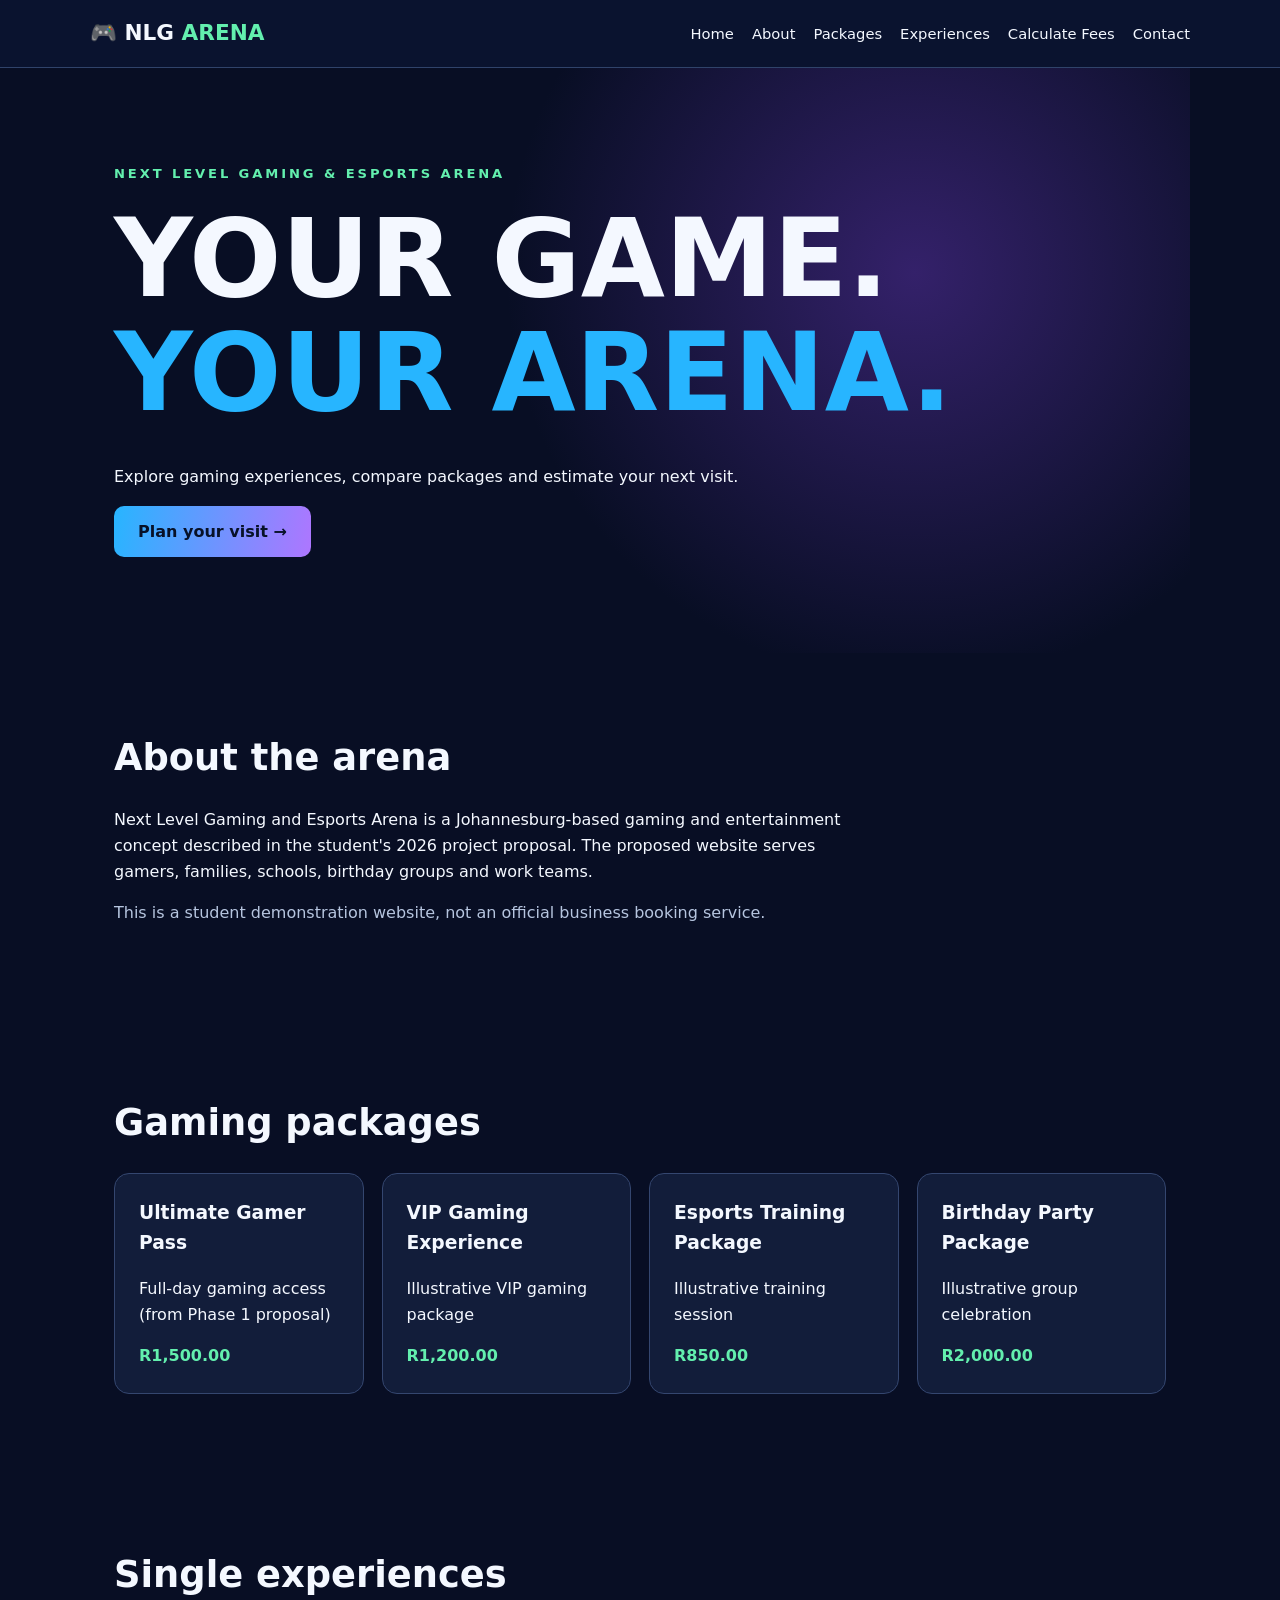
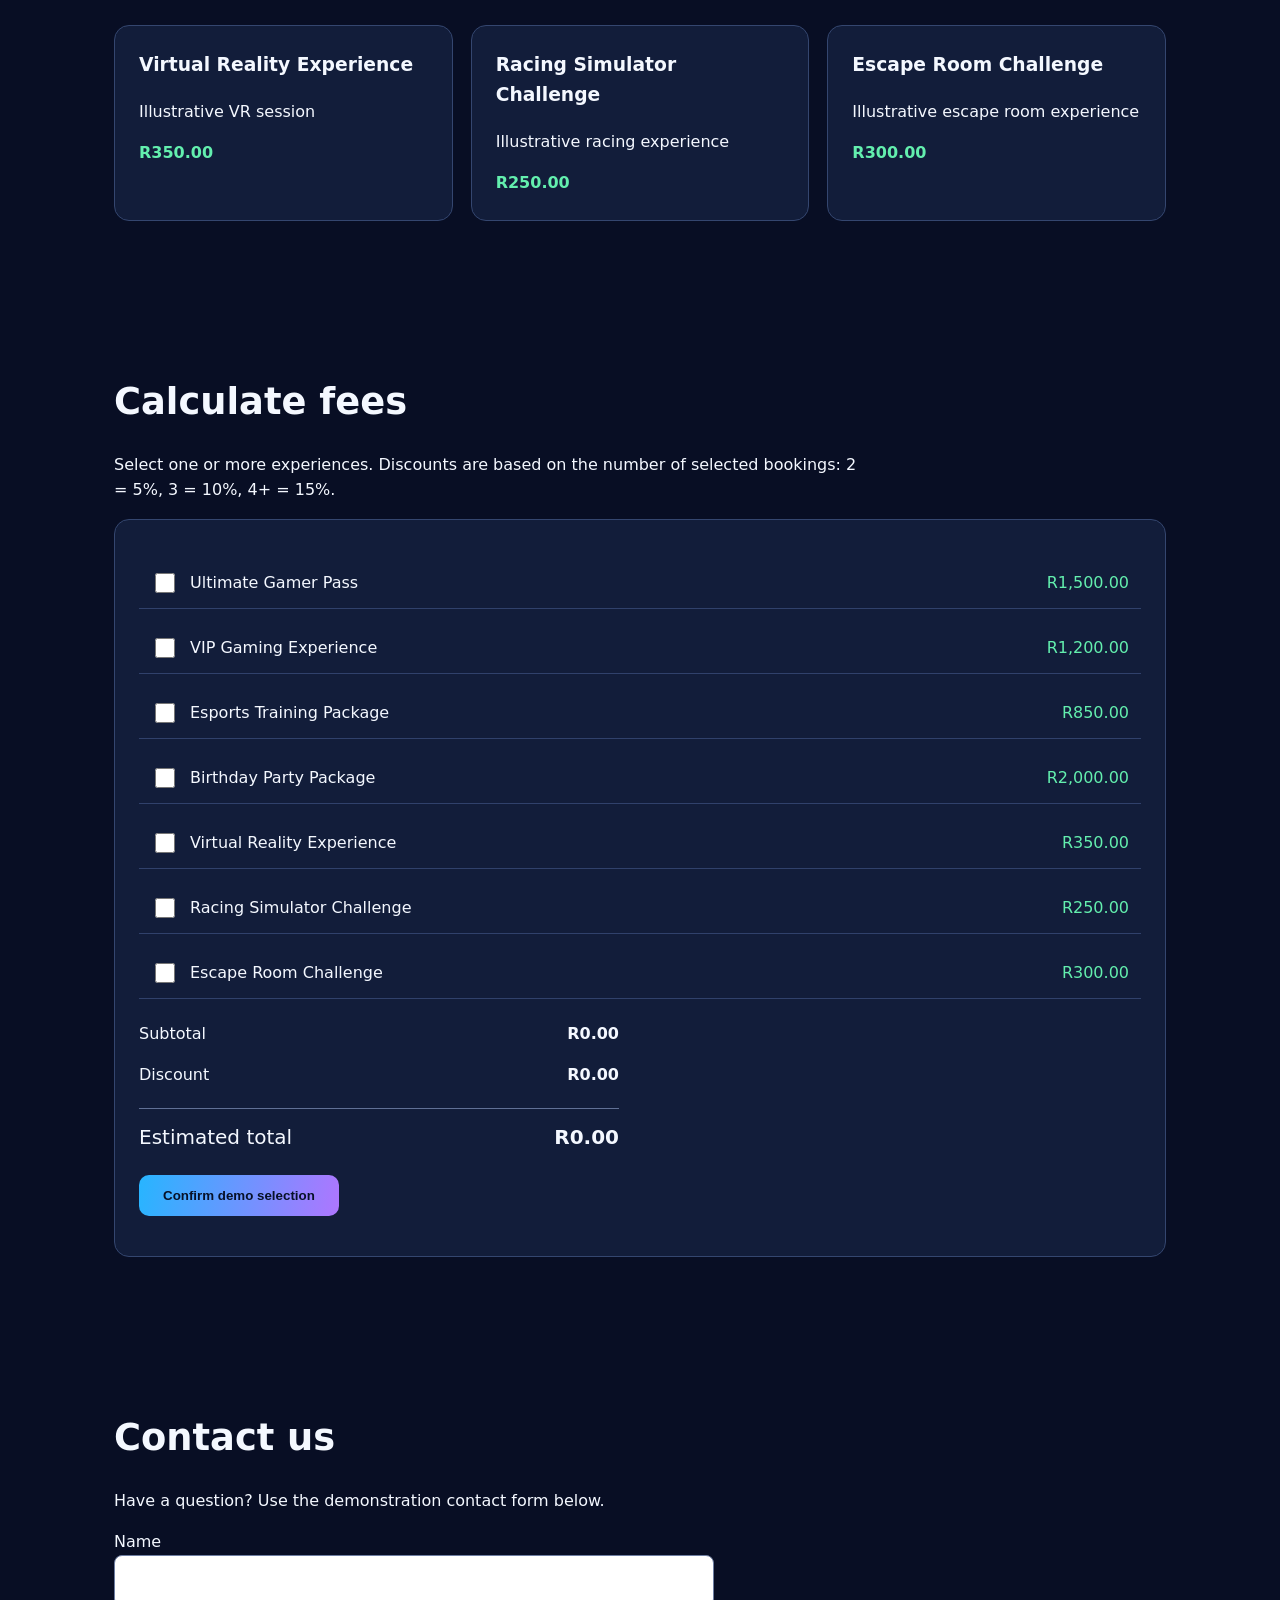
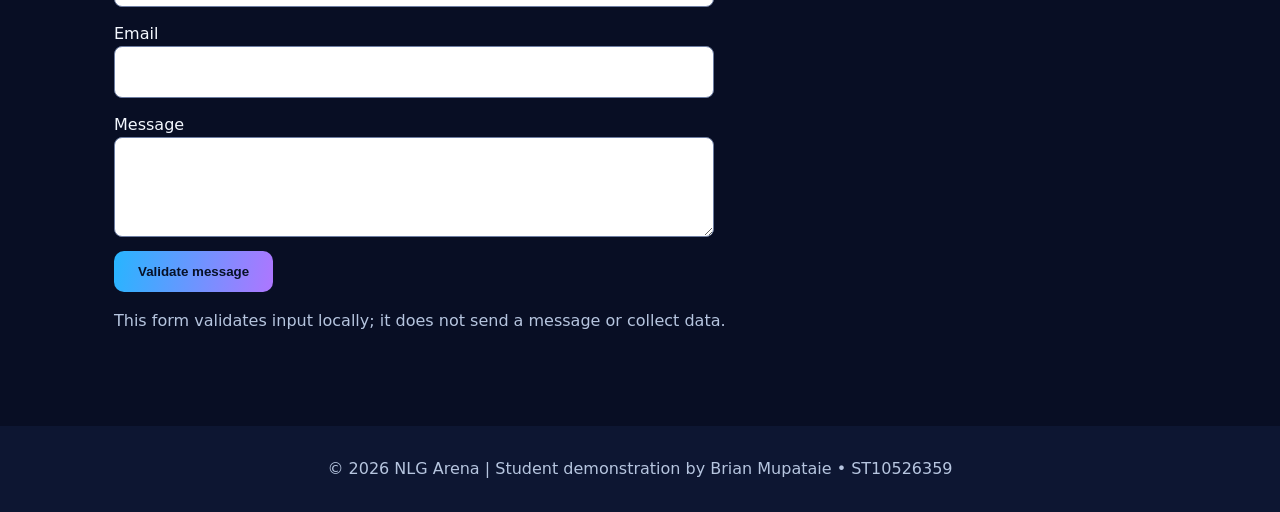
==== index.html @ 78d8f2e9 "Add files via upload" ====
<!doctype html><html lang="en"><head><meta charset="utf-8"><meta name="viewport" content="width=device-width,initial-scale=1"><meta name="description" content="Next Level Gaming and Esports Arena demo website"><title>Next Level Gaming | Esports Arena</title><link rel="stylesheet" href="style.css"></head><body><header><a class="logo" href="#home">🎮 NLG <span>ARENA</span></a><button id="menu" aria-label="Toggle navigation" aria-expanded="false">☰</button><nav id="nav"><a href="#home">Home</a><a href="#about">About</a><a href="#packages">Packages</a><a href="#experiences">Experiences</a><a href="#booking">Calculate Fees</a><a href="#contact">Contact</a></nav></header><main><section id="home" class="hero"><div class="tag">NEXT LEVEL GAMING & ESPORTS ARENA</div><h1>YOUR GAME.<br><em>YOUR ARENA.</em></h1><p>Explore gaming experiences, compare packages and estimate your next visit.</p><a class="btn" href="#booking">Plan your visit →</a></section><section id="about"><h2>About the arena</h2><p>Next Level Gaming and Esports Arena is a Johannesburg-based gaming and entertainment concept described in the student's 2026 project proposal. The proposed website serves gamers, families, schools, birthday groups and work teams.</p><p class="muted">This is a student demonstration website, not an official business booking service.</p></section><section id="packages"><h2>Gaming packages</h2><div class="grid" id="packageCards"></div></section><section id="experiences"><h2>Single experiences</h2><div class="grid" id="experienceCards"></div></section><section id="booking"><h2>Calculate fees</h2><p>Select one or more experiences. Discounts are based on the number of selected bookings: 2 = 5%, 3 = 10%, 4+ = 15%.</p><div class="panel"><div id="options"></div><div class="total"><p>Subtotal <strong id="subtotal">R0.00</strong></p><p>Discount <strong id="discount">R0.00</strong></p><p class="grand">Estimated total <strong id="total">R0.00</strong></p></div><button class="btn" id="confirm">Confirm demo selection</button><p id="feedback" role="status"></p></div></section><section id="contact"><h2>Contact us</h2><p>Have a question? Use the demonstration contact form below.</p><form id="contactForm"><label>Name<input id="name" required maxlength="80"></label><label>Email<input id="email" type="email" required></label><label>Message<textarea id="message" required maxlength="1000"></textarea></label><button class="btn">Validate message</button><p id="formFeedback" role="status"></p></form><p class="muted">This form validates input locally; it does not send a message or collect data.</p></section></main><footer>© 2026 NLG Arena | Student demonstration by Brian Mupataie • ST10526359</footer><script src="script.js"></script></body></html>
---- style.css ----
:root{--bg:#080e24;--panel:#121d3a;--text:#f4f8ff;--muted:#b6c5df;--blue:#27b5ff;--purple:#ae76ff;--green:#63efae}*{box-sizing:border-box}html{scroll-behavior:smooth}body{margin:0;background:var(--bg);color:var(--text);font-family:system-ui,Segoe UI,Arial,sans-serif;line-height:1.6}header{position:sticky;top:0;z-index:5;background:#0b1430f5;border-bottom:1px solid #30436a;display:flex;align-items:center;justify-content:space-between;padding:16px max(5%,calc((100% - 1100px)/2))}.logo{font-size:1.35rem;font-weight:900;color:var(--text);text-decoration:none}.logo span{color:var(--green)}nav{display:flex;gap:18px}nav a{color:var(--text);text-decoration:none;font-size:.92rem}nav a:hover{color:var(--blue)}#menu{display:none}section{max-width:1100px;margin:auto;padding:76px 24px;scroll-margin-top:75px}.hero{min-height:65vh;display:flex;flex-direction:column;align-items:flex-start;justify-content:center;background:radial-gradient(circle at 75% 35%,#34216a 0%,transparent 45%)}.tag{letter-spacing:.22em;color:var(--green);font-weight:700;font-size:.82rem}h1{font-size:clamp(3.2rem,9vw,6.8rem);line-height:1.05;margin:18px 0}h1 em{font-style:normal;color:var(--blue)}h2{font-size:2.3rem;margin:0 0 20px}p{max-width:760px}.muted{color:var(--muted)}.btn{display:inline-block;border:0;border-radius:10px;background:linear-gradient(100deg,var(--blue),var(--purple));color:#071128;font-weight:800;padding:13px 24px;cursor:pointer;text-decoration:none}.grid{display:grid;grid-template-columns:repeat(auto-fit,minmax(225px,1fr));gap:18px}.card,.panel{border:1px solid #34466f;background:var(--panel);border-radius:15px;padding:24px}.card h3{margin-top:0}.card strong{color:var(--green)}.option{display:flex;gap:12px;padding:12px;border-bottom:1px solid #30416b;align-items:center}.option input{width:20px;height:20px}.option span{margin-left:auto;color:var(--green)}.total{max-width:480px;margin:22px 0}.total p{display:flex;justify-content:space-between}.grand{border-top:1px solid #607095;padding-top:12px;font-size:1.25rem}label{display:block;margin:14px 0}input:not([type=checkbox]),textarea{display:block;width:100%;padding:12px;border-radius:8px;border:1px solid #6d7da1;background:#fff;color:#111;font:inherit}textarea{min-height:100px}form{max-width:600px}footer{text-align:center;background:#0d1632;padding:30px;color:var(--muted)}@media(max-width:760px){#menu{display:block;background:transparent;border:1px solid #8195bd;border-radius:6px;color:#fff;font-size:1.3rem}nav{display:none;position:absolute;top:64px;left:0;right:0;background:#0b1430;flex-direction:column;padding:24px}nav.open{display:flex}section{padding:56px 20px}.hero{min-height:55vh}}
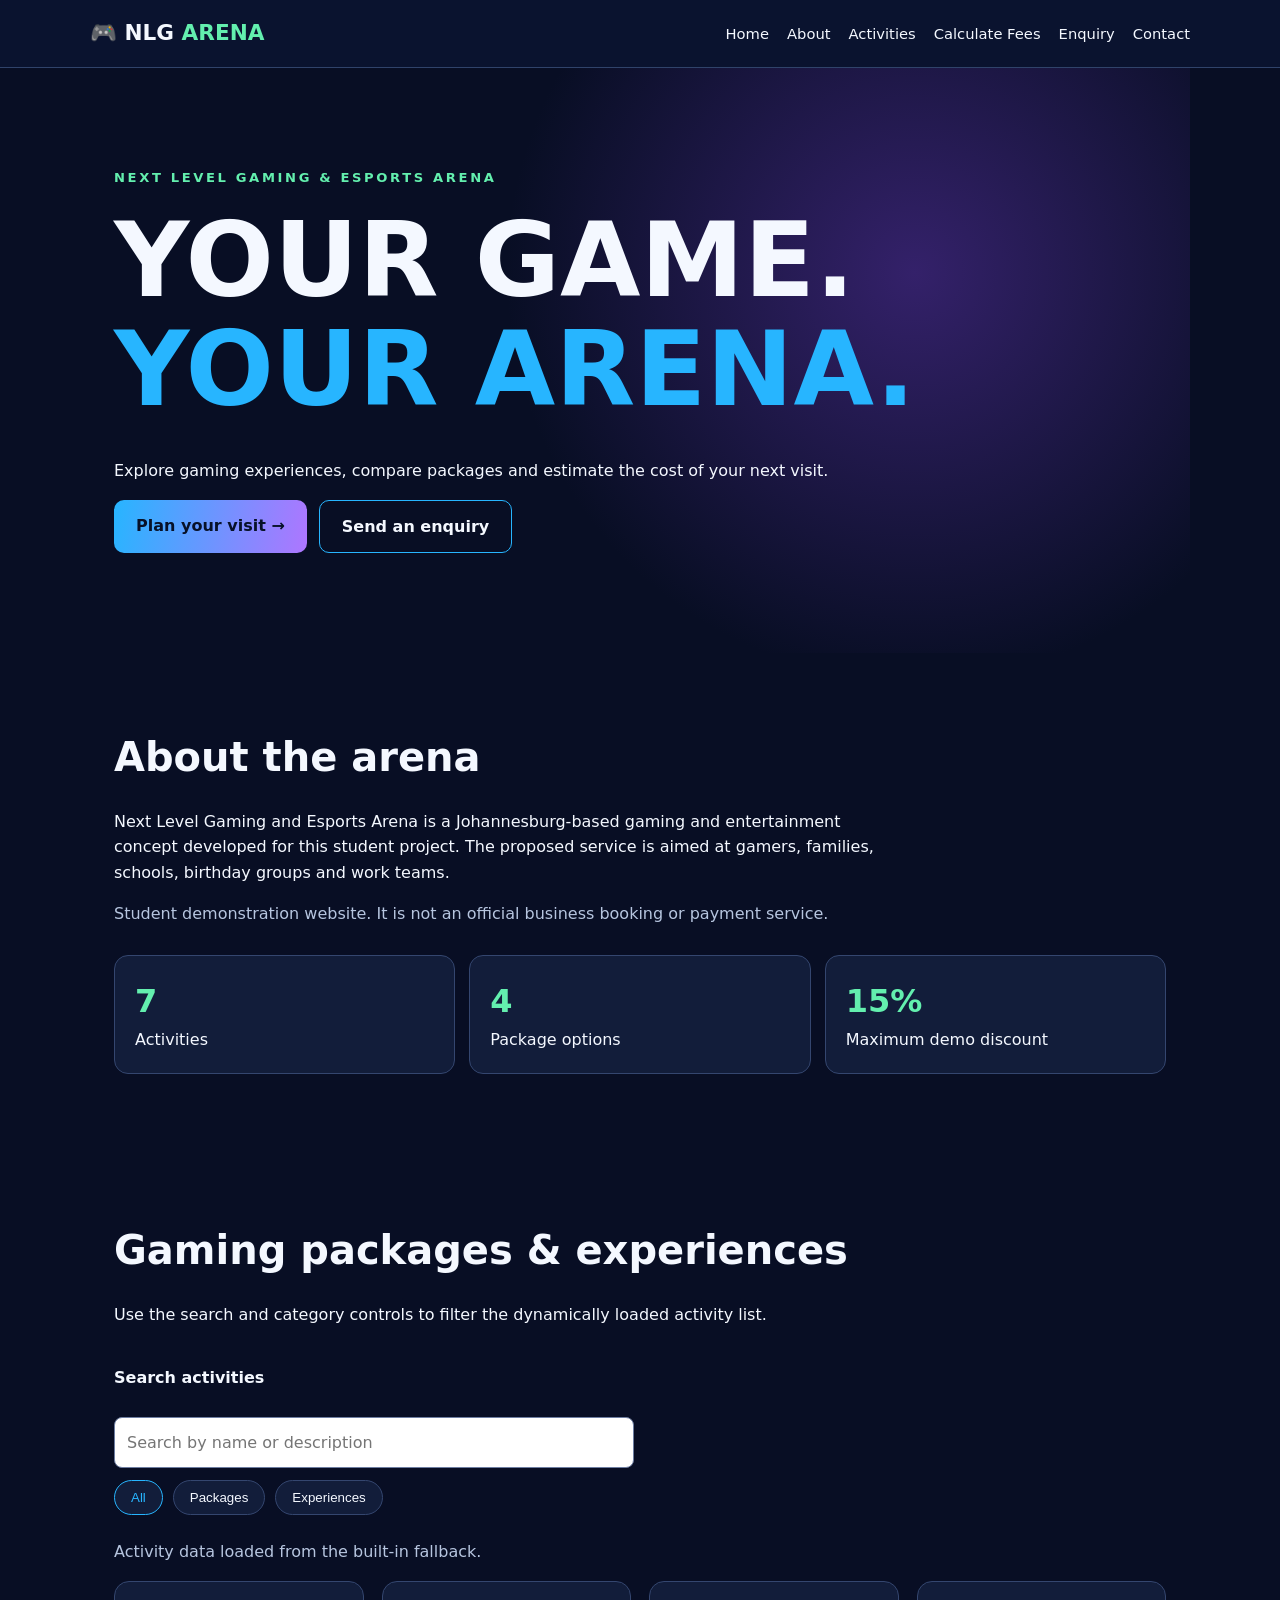
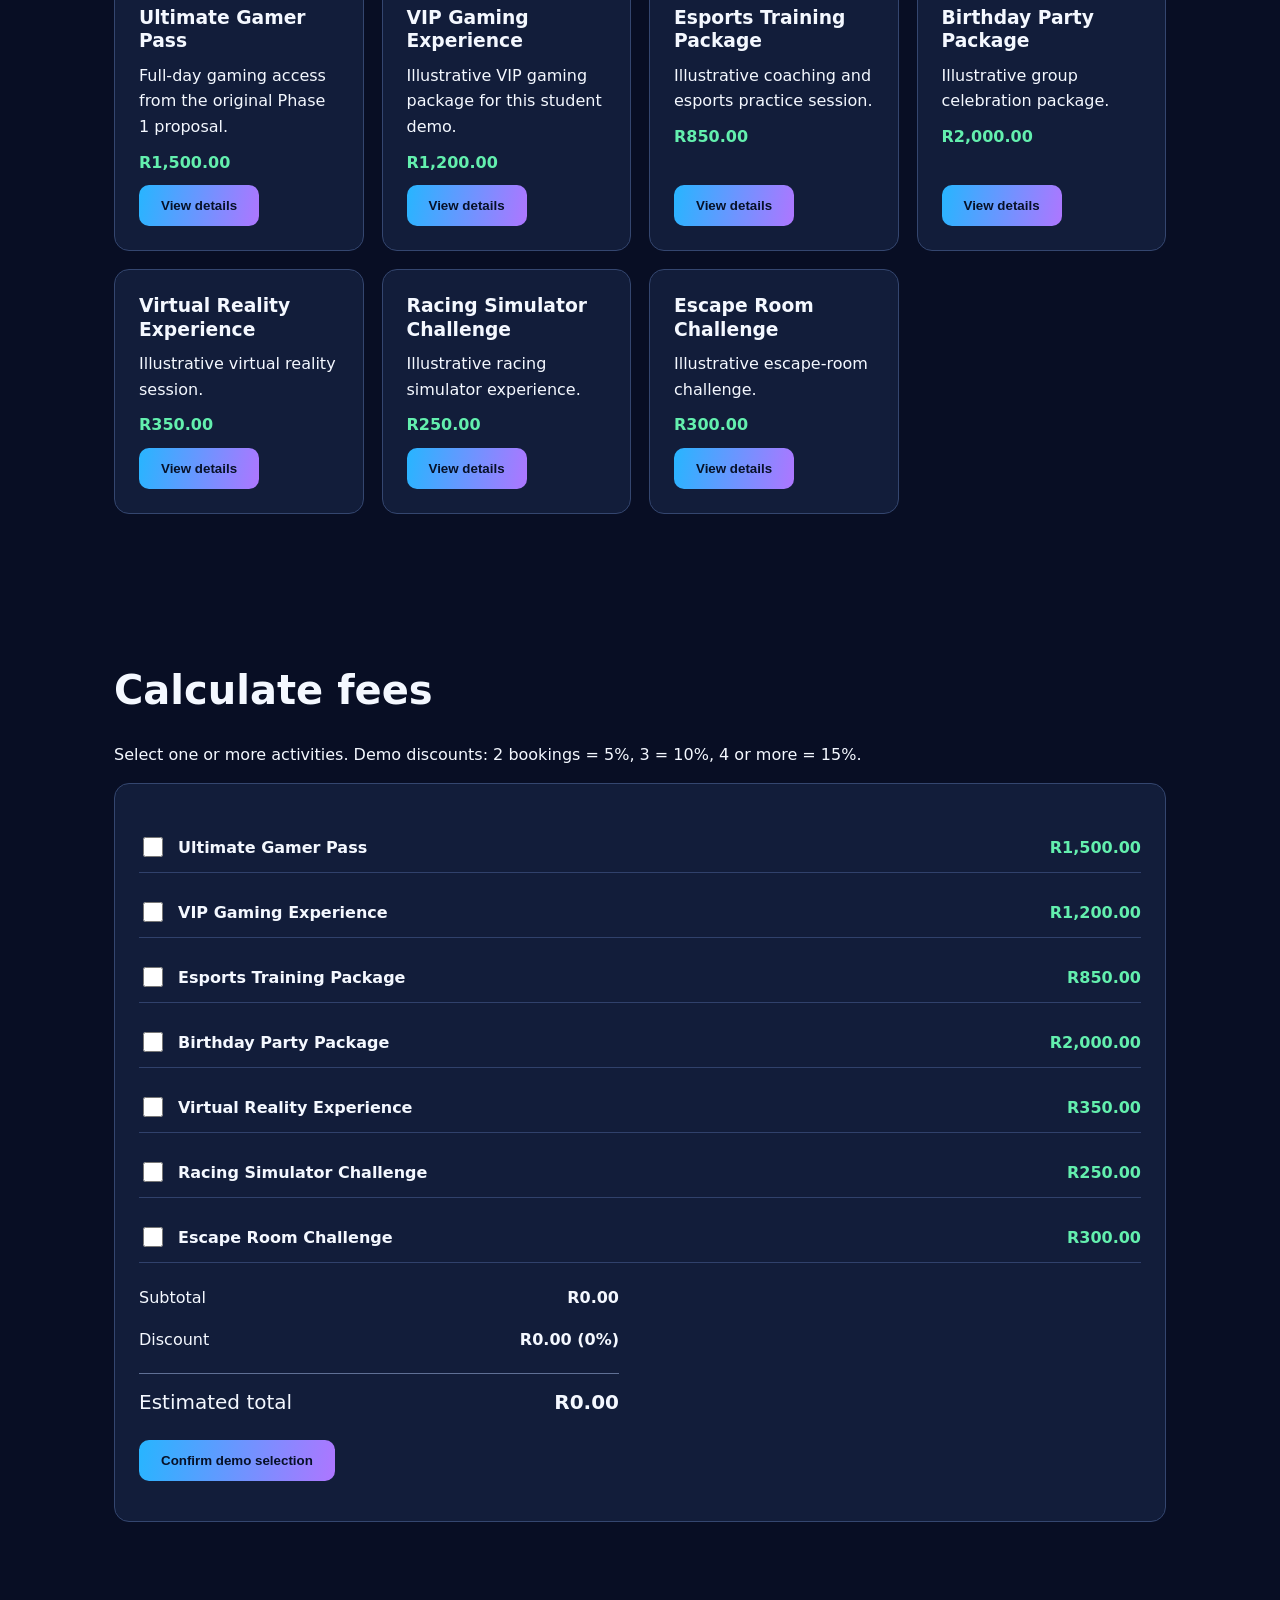
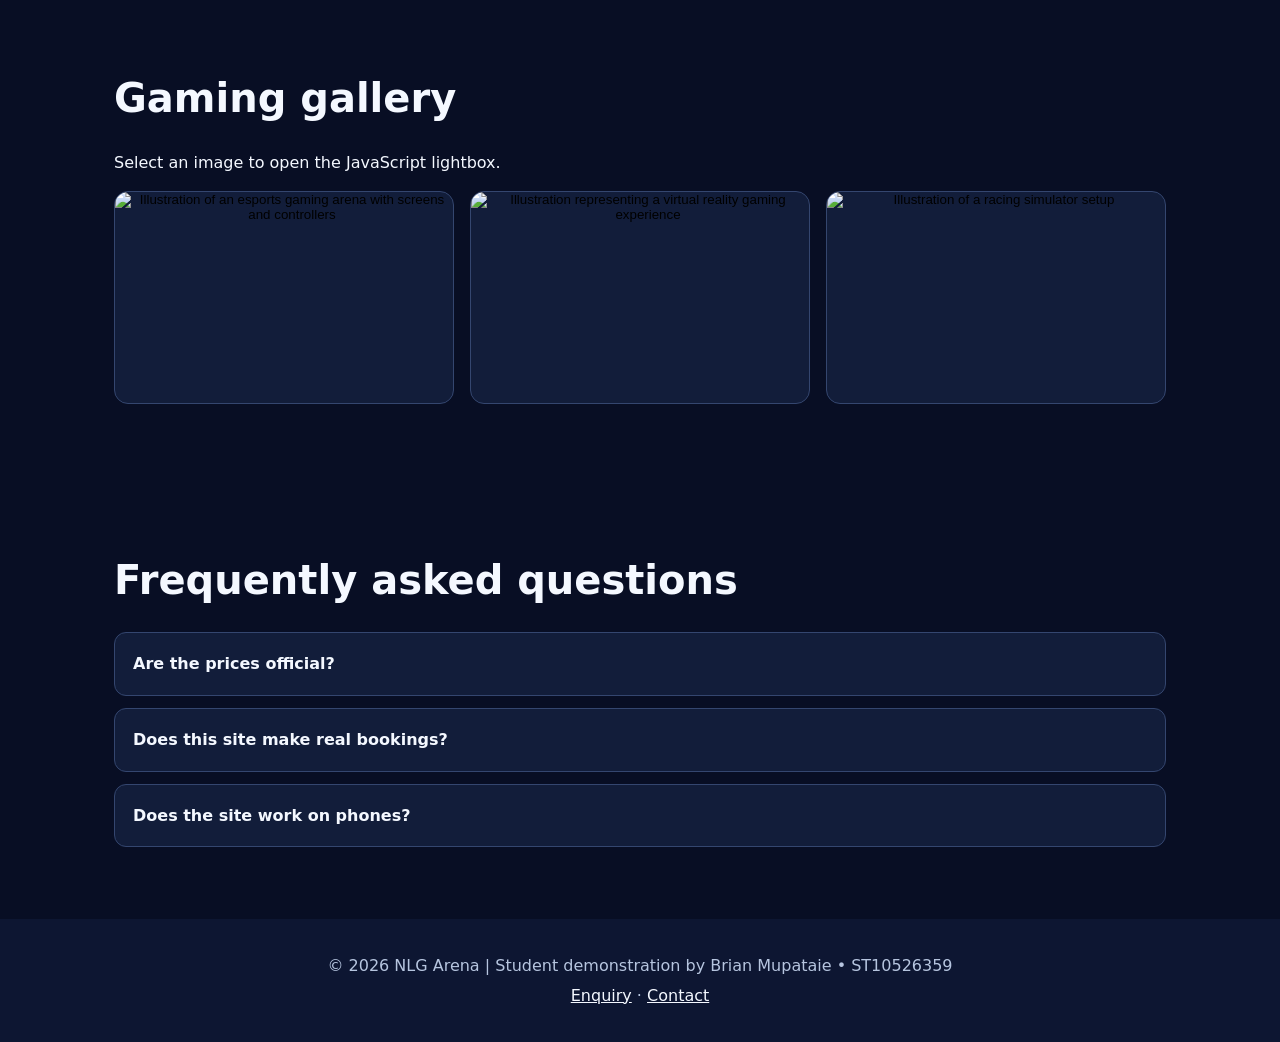
==== commit ee94e4a1: "Add files via upload" ====
--- a/index.html
+++ b/index.html
@@ -1 +1,103 @@
-<!doctype html><html lang="en"><head><meta charset="utf-8"><meta name="viewport" content="width=device-width,initial-scale=1"><meta name="description" content="Next Level Gaming and Esports Arena demo website"><title>Next Level Gaming | Esports Arena</title><link rel="stylesheet" href="style.css"></head><body><header><a class="logo" href="#home">🎮 NLG <span>ARENA</span></a><button id="menu" aria-label="Toggle navigation" aria-expanded="false">☰</button><nav id="nav"><a href="#home">Home</a><a href="#about">About</a><a href="#packages">Packages</a><a href="#experiences">Experiences</a><a href="#booking">Calculate Fees</a><a href="#contact">Contact</a></nav></header><main><section id="home" class="hero"><div class="tag">NEXT LEVEL GAMING & ESPORTS ARENA</div><h1>YOUR GAME.<br><em>YOUR ARENA.</em></h1><p>Explore gaming experiences, compare packages and estimate your next visit.</p><a class="btn" href="#booking">Plan your visit →</a></section><section id="about"><h2>About the arena</h2><p>Next Level Gaming and Esports Arena is a Johannesburg-based gaming and entertainment concept described in the student's 2026 project proposal. The proposed website serves gamers, families, schools, birthday groups and work teams.</p><p class="muted">This is a student demonstration website, not an official business booking service.</p></section><section id="packages"><h2>Gaming packages</h2><div class="grid" id="packageCards"></div></section><section id="experiences"><h2>Single experiences</h2><div class="grid" id="experienceCards"></div></section><section id="booking"><h2>Calculate fees</h2><p>Select one or more experiences. Discounts are based on the number of selected bookings: 2 = 5%, 3 = 10%, 4+ = 15%.</p><div class="panel"><div id="options"></div><div class="total"><p>Subtotal <strong id="subtotal">R0.00</strong></p><p>Discount <strong id="discount">R0.00</strong></p><p class="grand">Estimated total <strong id="total">R0.00</strong></p></div><button class="btn" id="confirm">Confirm demo selection</button><p id="feedback" role="status"></p></div></section><section id="contact"><h2>Contact us</h2><p>Have a question? Use the demonstration contact form below.</p><form id="contactForm"><label>Name<input id="name" required maxlength="80"></label><label>Email<input id="email" type="email" required></label><label>Message<textarea id="message" required maxlength="1000"></textarea></label><button class="btn">Validate message</button><p id="formFeedback" role="status"></p></form><p class="muted">This form validates input locally; it does not send a message or collect data.</p></section></main><footer>© 2026 NLG Arena | Student demonstration by Brian Mupataie • ST10526359</footer><script src="script.js"></script></body></html>
+<!doctype html>
+<html lang="en">
+<head>
+  <meta charset="utf-8">
+  <meta name="viewport" content="width=device-width,initial-scale=1">
+  <meta name="description" content="Explore gaming packages, esports experiences, fee estimates and enquiries for the Next Level Gaming and Esports Arena student project.">
+  <meta name="keywords" content="gaming arena, esports, Johannesburg, virtual reality, racing simulator, gaming packages">
+  <meta name="author" content="Brian Mupataie">
+  <meta name="robots" content="index,follow">
+  <link rel="canonical" href="https://st10526359.github.io/Next-Level-Gaming-Esports-Arena/">
+  <meta property="og:title" content="Next Level Gaming | Esports Arena">
+  <meta property="og:description" content="Student website project for a Johannesburg gaming and esports arena concept.">
+  <meta property="og:type" content="website">
+  <meta property="og:url" content="https://st10526359.github.io/Next-Level-Gaming-Esports-Arena/">
+  <title>Next Level Gaming | Esports Arena</title>
+  <link rel="stylesheet" href="style.css">
+</head>
+<body>
+<header>
+  <a class="logo" href="index.html" aria-label="Next Level Gaming home">🎮 NLG <span>ARENA</span></a>
+  <button id="menu" aria-label="Toggle navigation" aria-expanded="false">☰</button>
+  <nav id="nav" aria-label="Main navigation">
+    <a href="#home">Home</a>
+    <a href="#about">About</a>
+    <a href="#activities">Activities</a>
+    <a href="#booking">Calculate Fees</a>
+    <a href="enquiry.html">Enquiry</a>
+    <a href="contact.html">Contact</a>
+  </nav>
+</header>
+<main>
+  <section id="home" class="hero">
+    <div class="tag">NEXT LEVEL GAMING & ESPORTS ARENA</div>
+    <h1>YOUR GAME.<br><em>YOUR ARENA.</em></h1>
+    <p>Explore gaming experiences, compare packages and estimate the cost of your next visit.</p>
+    <div class="hero-actions">
+      <a class="btn" href="#booking">Plan your visit →</a>
+      <a class="btn secondary" href="enquiry.html">Send an enquiry</a>
+    </div>
+  </section>
+  <section id="about">
+    <h2>About the arena</h2>
+    <p>Next Level Gaming and Esports Arena is a Johannesburg-based gaming and entertainment concept developed for this student project. The proposed service is aimed at gamers, families, schools, birthday groups and work teams.</p>
+    <p class="muted">Student demonstration website. It is not an official business booking or payment service.</p>
+    <div class="stats" aria-label="Project highlights">
+      <article><strong>7</strong><span>Activities</span></article>
+      <article><strong>4</strong><span>Package options</span></article>
+      <article><strong>15%</strong><span>Maximum demo discount</span></article>
+    </div>
+  </section>
+  <section id="activities">
+    <h2>Gaming packages & experiences</h2>
+    <p>Use the search and category controls to filter the dynamically loaded activity list.</p>
+    <div class="toolbar" aria-label="Activity filters">
+      <label for="searchActivities">Search activities</label>
+      <input id="searchActivities" type="search" placeholder="Search by name or description">
+      <div class="tabs" role="tablist" aria-label="Activity categories">
+        <button class="tab active" data-type="all" role="tab" aria-selected="true">All</button>
+        <button class="tab" data-type="package" role="tab" aria-selected="false">Packages</button>
+        <button class="tab" data-type="experience" role="tab" aria-selected="false">Experiences</button>
+      </div>
+    </div>
+    <p id="contentStatus" class="muted" role="status">Loading activities…</p>
+    <div class="grid" id="activityCards"></div>
+  </section>
+  <section id="booking">
+    <h2>Calculate fees</h2>
+    <p>Select one or more activities. Demo discounts: 2 bookings = 5%, 3 = 10%, 4 or more = 15%.</p>
+    <div class="panel">
+      <div id="options" aria-label="Activity selection"></div>
+      <div class="total" aria-live="polite">
+        <p>Subtotal <strong id="subtotal">R0.00</strong></p>
+        <p>Discount <strong id="discount">R0.00 (0%)</strong></p>
+        <p class="grand">Estimated total <strong id="total">R0.00</strong></p>
+      </div>
+      <button class="btn" id="confirm" type="button">Confirm demo selection</button>
+      <p id="feedback" role="status"></p>
+    </div>
+  </section>
+  <section id="gallery">
+    <h2>Gaming gallery</h2>
+    <p>Select an image to open the JavaScript lightbox.</p>
+    <div class="gallery-grid">
+      <button class="gallery-item" data-full="images/esports.svg" aria-label="Open esports arena illustration"><img src="images/esports.svg" alt="Illustration of an esports gaming arena with screens and controllers"></button>
+      <button class="gallery-item" data-full="images/vr.svg" aria-label="Open virtual reality illustration"><img src="images/vr.svg" alt="Illustration representing a virtual reality gaming experience"></button>
+      <button class="gallery-item" data-full="images/racing.svg" aria-label="Open racing simulator illustration"><img src="images/racing.svg" alt="Illustration of a racing simulator setup"></button>
+    </div>
+  </section>
+  <section id="faq">
+    <h2>Frequently asked questions</h2>
+    <div class="accordion">
+      <article><button class="accordion-trigger" aria-expanded="false">Are the prices official?</button><div class="accordion-panel" hidden><p>Only the R1 500 Ultimate Gamer Pass price came from the original project proposal. Other prices are illustrative student-demo values.</p></div></article>
+      <article><button class="accordion-trigger" aria-expanded="false">Does this site make real bookings?</button><div class="accordion-panel" hidden><p>No. The calculator, enquiry and contact forms demonstrate front-end functionality only.</p></div></article>
+      <article><button class="accordion-trigger" aria-expanded="false">Does the site work on phones?</button><div class="accordion-panel" hidden><p>Yes. The layout, navigation, cards and forms use responsive CSS for smaller screens.</p></div></article>
+    </div>
+  </section>
+</main>
+<footer><p>© 2026 NLG Arena | Student demonstration by Brian Mupataie • ST10526359</p><p><a href="enquiry.html">Enquiry</a> · <a href="contact.html">Contact</a></p></footer>
+<dialog id="detailModal" class="modal"><button class="modal-close" type="button" aria-label="Close details">×</button><h2 id="modalTitle">Activity details</h2><p id="modalDescription"></p><p><strong id="modalPrice"></strong></p></dialog>
+<div id="lightbox" class="lightbox" hidden role="dialog" aria-modal="true" aria-label="Image lightbox"><button id="lightboxClose" type="button" aria-label="Close image">×</button><img id="lightboxImage" src="" alt=""></div>
+<script src="script.js"></script>
+</body>
+</html>
--- a/style.css
+++ b/style.css
@@ -1 +1 @@
-:root{--bg:#080e24;--panel:#121d3a;--text:#f4f8ff;--muted:#b6c5df;--blue:#27b5ff;--purple:#ae76ff;--green:#63efae}*{box-sizing:border-box}html{scroll-behavior:smooth}body{margin:0;background:var(--bg);color:var(--text);font-family:system-ui,Segoe UI,Arial,sans-serif;line-height:1.6}header{position:sticky;top:0;z-index:5;background:#0b1430f5;border-bottom:1px solid #30436a;display:flex;align-items:center;justify-content:space-between;padding:16px max(5%,calc((100% - 1100px)/2))}.logo{font-size:1.35rem;font-weight:900;color:var(--text);text-decoration:none}.logo span{color:var(--green)}nav{display:flex;gap:18px}nav a{color:var(--text);text-decoration:none;font-size:.92rem}nav a:hover{color:var(--blue)}#menu{display:none}section{max-width:1100px;margin:auto;padding:76px 24px;scroll-margin-top:75px}.hero{min-height:65vh;display:flex;flex-direction:column;align-items:flex-start;justify-content:center;background:radial-gradient(circle at 75% 35%,#34216a 0%,transparent 45%)}.tag{letter-spacing:.22em;color:var(--green);font-weight:700;font-size:.82rem}h1{font-size:clamp(3.2rem,9vw,6.8rem);line-height:1.05;margin:18px 0}h1 em{font-style:normal;color:var(--blue)}h2{font-size:2.3rem;margin:0 0 20px}p{max-width:760px}.muted{color:var(--muted)}.btn{display:inline-block;border:0;border-radius:10px;background:linear-gradient(100deg,var(--blue),var(--purple));color:#071128;font-weight:800;padding:13px 24px;cursor:pointer;text-decoration:none}.grid{display:grid;grid-template-columns:repeat(auto-fit,minmax(225px,1fr));gap:18px}.card,.panel{border:1px solid #34466f;background:var(--panel);border-radius:15px;padding:24px}.card h3{margin-top:0}.card strong{color:var(--green)}.option{display:flex;gap:12px;padding:12px;border-bottom:1px solid #30416b;align-items:center}.option input{width:20px;height:20px}.option span{margin-left:auto;color:var(--green)}.total{max-width:480px;margin:22px 0}.total p{display:flex;justify-content:space-between}.grand{border-top:1px solid #607095;padding-top:12px;font-size:1.25rem}label{display:block;margin:14px 0}input:not([type=checkbox]),textarea{display:block;width:100%;padding:12px;border-radius:8px;border:1px solid #6d7da1;background:#fff;color:#111;font:inherit}textarea{min-height:100px}form{max-width:600px}footer{text-align:center;background:#0d1632;padding:30px;color:var(--muted)}@media(max-width:760px){#menu{display:block;background:transparent;border:1px solid #8195bd;border-radius:6px;color:#fff;font-size:1.3rem}nav{display:none;position:absolute;top:64px;left:0;right:0;background:#0b1430;flex-direction:column;padding:24px}nav.open{display:flex}section{padding:56px 20px}.hero{min-height:55vh}}
+:root{--bg:#080e24;--panel:#121d3a;--panel2:#0e1731;--text:#f4f8ff;--muted:#b6c5df;--blue:#27b5ff;--purple:#ae76ff;--green:#63efae;--border:#34466f;--danger:#ff9f9f}*{box-sizing:border-box}html{scroll-behavior:smooth}body{margin:0;background:var(--bg);color:var(--text);font-family:system-ui,-apple-system,Segoe UI,Arial,sans-serif;line-height:1.6}a{color:var(--blue)}header{position:sticky;top:0;z-index:20;background:#0b1430f5;border-bottom:1px solid #30436a;display:flex;align-items:center;justify-content:space-between;padding:16px max(5%,calc((100% - 1100px)/2))}.logo{font-size:1.35rem;font-weight:900;color:var(--text);text-decoration:none}.logo span{color:var(--green)}nav{display:flex;gap:18px;align-items:center}nav a{color:var(--text);text-decoration:none;font-size:.92rem}nav a:hover,nav a:focus{color:var(--blue)}#menu{display:none}main{min-height:70vh}section,.page-main{max-width:1100px;margin:auto;padding:72px 24px;scroll-margin-top:80px}.hero{min-height:65vh;display:flex;flex-direction:column;align-items:flex-start;justify-content:center;background:radial-gradient(circle at 75% 35%,#34216a 0%,transparent 45%)}.tag{letter-spacing:.2em;color:var(--green);font-weight:700;font-size:.82rem}h1{font-size:clamp(3rem,9vw,6.5rem);line-height:1.05;margin:18px 0}h1 em{font-style:normal;color:var(--blue)}.page-title{font-size:clamp(2.4rem,7vw,4.5rem);margin:10px 0 18px}h2{font-size:clamp(1.9rem,4vw,2.5rem);margin:0 0 20px}h3{line-height:1.25}p{max-width:780px}.muted{color:var(--muted)}.hero-actions{display:flex;gap:12px;flex-wrap:wrap}.btn{display:inline-block;border:0;border-radius:10px;background:linear-gradient(100deg,var(--blue),var(--purple));color:#071128;font-weight:800;padding:13px 22px;cursor:pointer;text-decoration:none}.btn:hover,.btn:focus{filter:brightness(1.08)}.btn.secondary{background:transparent;color:var(--text);border:1px solid var(--blue)}.grid{display:grid;grid-template-columns:repeat(auto-fit,minmax(230px,1fr));gap:18px}.card,.panel,.form-card,.map-card{border:1px solid var(--border);background:var(--panel);border-radius:15px;padding:24px}.card{display:flex;flex-direction:column;gap:10px}.card h3{margin:0}.card p{margin:0}.card strong{color:var(--green)}.card .btn{margin-top:auto;align-self:flex-start}.stats{display:grid;grid-template-columns:repeat(3,minmax(0,1fr));gap:14px;margin-top:28px}.stats article{background:var(--panel);border:1px solid var(--border);border-radius:14px;padding:20px}.stats strong{display:block;font-size:2rem;color:var(--green)}.toolbar{display:grid;gap:12px;margin:24px 0}.toolbar label{font-weight:700}.toolbar input{max-width:520px}.tabs{display:flex;gap:10px;flex-wrap:wrap}.tab{border:1px solid var(--border);background:var(--panel);color:var(--text);padding:9px 16px;border-radius:999px;cursor:pointer}.tab.active{border-color:var(--blue);color:var(--blue)}.option{display:flex;gap:12px;padding:12px 0;border-bottom:1px solid #30416b;align-items:center}.option input{width:20px;height:20px}.option .option-price{margin-left:auto;color:var(--green)}.total{max-width:480px;margin:22px 0}.total p{display:flex;justify-content:space-between}.grand{border-top:1px solid #607095;padding-top:12px;font-size:1.25rem}label{display:block;margin:14px 0;font-weight:650}input:not([type=checkbox]),textarea,select{display:block;width:100%;padding:12px;border-radius:8px;border:1px solid #6d7da1;background:#fff;color:#111;font:inherit}textarea{min-height:130px;resize:vertical}.form-card{max-width:720px}.field-help{display:block;color:var(--muted);font-size:.9rem;margin-top:5px}.status{min-height:1.5em;margin-top:12px}.status.error{color:var(--danger)}.status.success{color:var(--green)}.gallery-grid{display:grid;grid-template-columns:repeat(3,1fr);gap:16px}.gallery-item{padding:0;border:1px solid var(--border);border-radius:14px;overflow:hidden;background:var(--panel);cursor:pointer}.gallery-item img{display:block;width:100%;aspect-ratio:16/10;object-fit:cover}.accordion{display:grid;gap:12px}.accordion article{border:1px solid var(--border);border-radius:12px;background:var(--panel);overflow:hidden}.accordion-trigger{width:100%;text-align:left;background:transparent;color:var(--text);border:0;padding:18px;font:inherit;font-weight:800;cursor:pointer}.accordion-panel{padding:0 18px 18px}.modal{max-width:560px;width:calc(100% - 32px);background:var(--panel);color:var(--text);border:1px solid var(--border);border-radius:16px;padding:28px}.modal::backdrop{background:#000b}.modal-close{float:right;background:transparent;border:0;color:var(--text);font-size:2rem;cursor:pointer}.lightbox{position:fixed;inset:0;z-index:50;background:#000d;display:flex;align-items:center;justify-content:center;padding:30px}.lightbox[hidden]{display:none}.lightbox img{max-width:min(1000px,90vw);max-height:82vh;border-radius:12px}.lightbox button{position:fixed;top:18px;right:24px;background:#fff;color:#111;border:0;border-radius:999px;width:44px;height:44px;font-size:1.8rem;cursor:pointer}.map-card{margin-top:30px}.map{height:380px;border-radius:12px;overflow:hidden;background:#1a2443}.breadcrumbs{font-size:.95rem;color:var(--muted)}.breadcrumbs a{color:var(--muted)}.callout{border-left:4px solid var(--blue);background:var(--panel2);padding:14px 18px;border-radius:8px;margin:20px 0}footer{text-align:center;background:#0d1632;padding:30px;color:var(--muted)}footer p{margin:4px auto}footer a{color:var(--text)}@media(max-width:760px){#menu{display:block;background:transparent;border:1px solid #8195bd;border-radius:6px;color:#fff;font-size:1.3rem}nav{display:none;position:absolute;top:64px;left:0;right:0;background:#0b1430;flex-direction:column;align-items:flex-start;padding:24px}nav.open{display:flex}section,.page-main{padding:52px 20px}.hero{min-height:56vh}.stats{grid-template-columns:1fr}.gallery-grid{grid-template-columns:1fr}}@media(prefers-reduced-motion:reduce){html{scroll-behavior:auto}}
